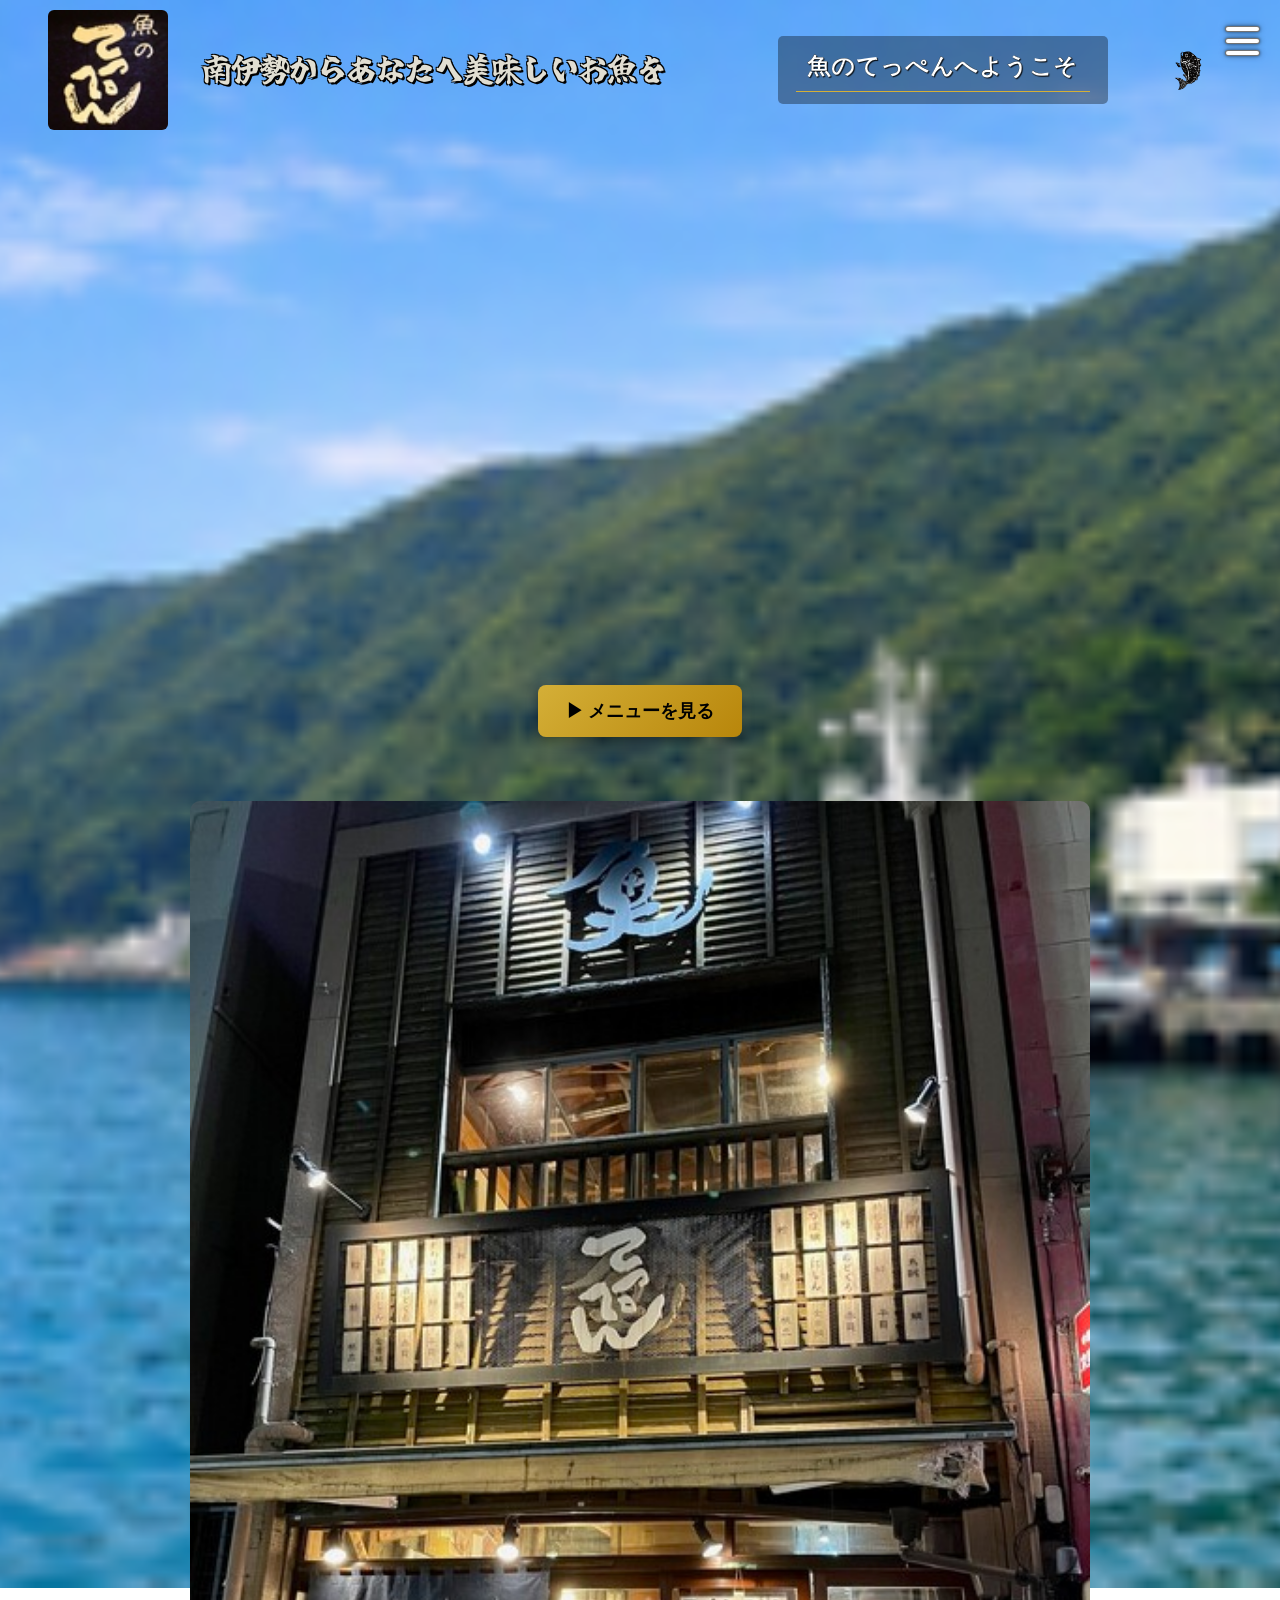
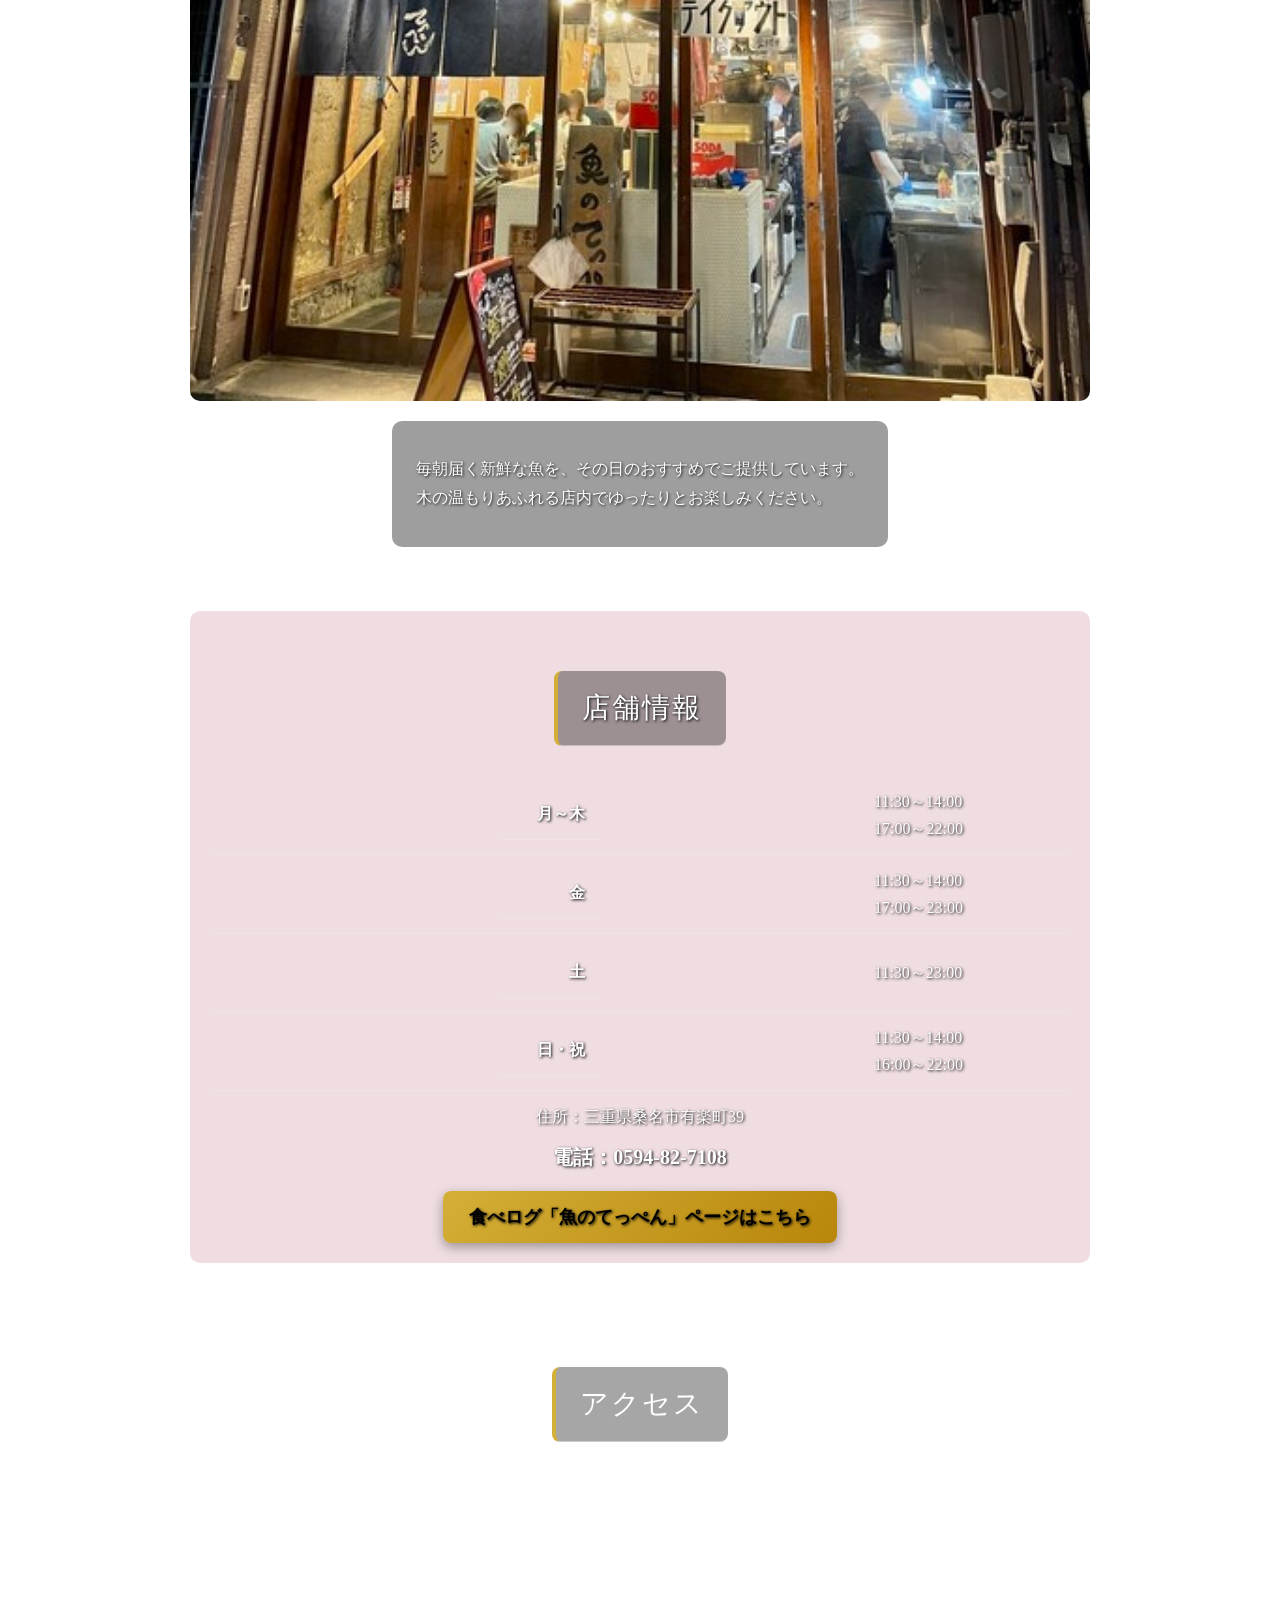
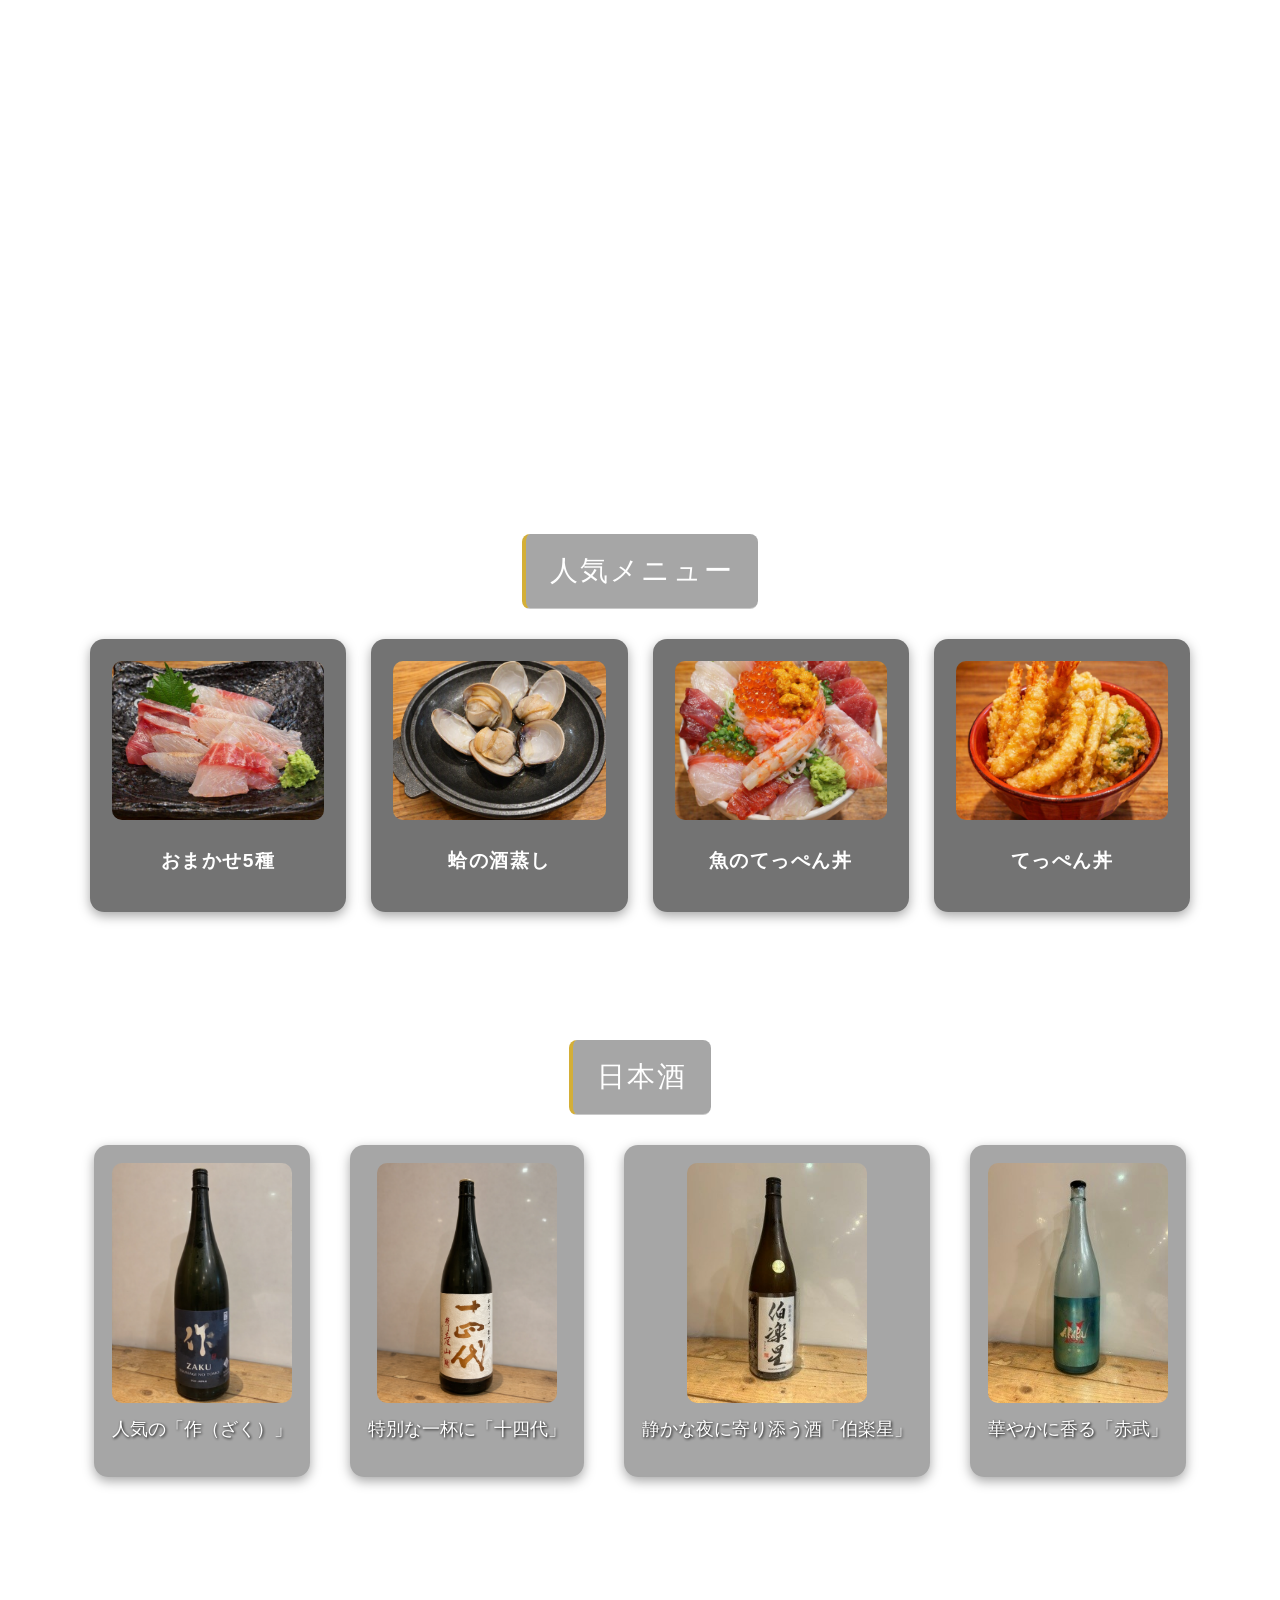
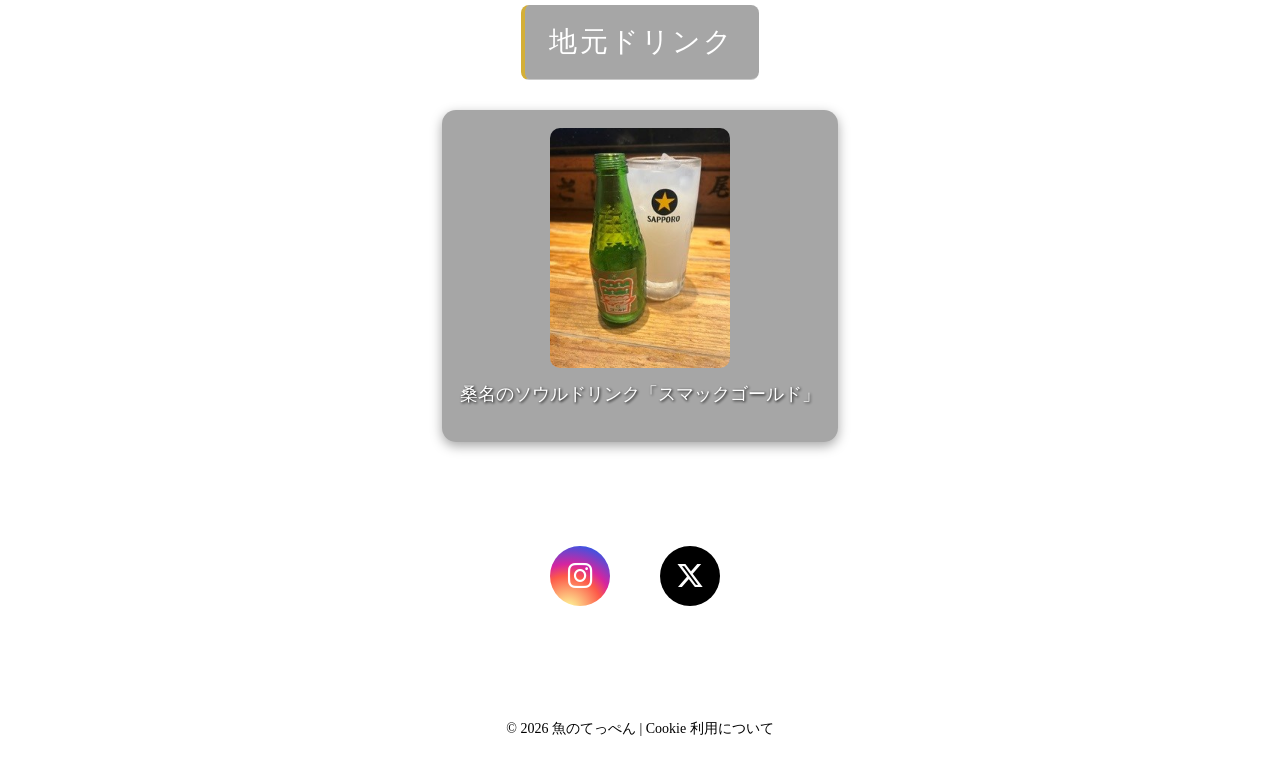
==== index.html @ b74a78d4 "index" ====
<!DOCTYPE html>
<html lang="ja">
<head>
    <meta charset="UTF-8">
    <meta name="viewport" content="width=device-width, initial-scale=1">
    <meta name="description" content="南伊勢の新鮮な魚を楽しめる『魚のてっぺん』。刺身・天ぷら・日本酒など、旬の味覚を木の温もりあふれる空間で。">
    <meta name="format-detection" content="telephone=no">

    <title>てっぺんへようこそ</title>

    <!-- 外部CSS -->
    <link rel="stylesheet" href="common.css?v=20">
    <link rel="stylesheet" href="home.css">
    <link rel="stylesheet" href="map.css">
    <!-- Font Awesome（Instagram・Twitter用） -->
    <link rel="stylesheet" href="https://cdnjs.cloudflare.com/ajax/libs/font-awesome/6.5.0/css/all.min.css">
</head>

<body>

    <div class="logo">
        <a href="index.html" class="logo-img-wrap">
            <img src="てっぺん金ロゴ.jpg" alt="ロゴ">
        </a>

        <span class="logo-text">南伊勢からあなたへ<br class="sp-br">美味しいお魚を</span>
        <div class="main-title-wrap">
        <h1 class="main-title">魚のてっぺんへようこそ</h1>
        </div>
        <div class="fish-wrap">
            <img src="鯛魚拓編集済.png" class="fish-icon" alt="魚アイコン">
        </div>
    </div>

    <!-- ハンバーガーだけ重ねるヘッダー -->
    <header class="site-header">
        <div class="hamburger" id="hamburger">
            <span></span>
            <span></span>
            <span></span>
        </div>

        <div id="overlay"></div>

        <nav class="nav" id="nav">
            <ul>
                <li><a href="index.html">ホーム</a></li>
                <li><a href="menu.html">メニュー</a></li>
                <li><a href="shop.html">店舗情報</a></li>
            </ul>
        </nav>
    </header>

    <!-- スライドショー -->
    <div class="slideshow-container">
        <div class="slide">
            <img src="てっぺん刺身おまかせ5種スライド用.png" alt="Slide 1">
        </div>
        <div class="slide">
            <img src="てっぺん店内中央テーブル席.png" alt="Slide 2">
        </div>
        <div class="slide">
            <img src="てっぺん調理場.png" alt="Slide 3">
        </div>
    </div>

    <div class="top-buttons">
        <a href="menu.html" class="btn-gold">▶ メニューを見る</a>
    </div>

    <section class="store-section">
        <img src="外観.jpg" alt="店舗外観" class="store-photo">

        <div class="store-concept">
        <p>
            毎朝届く新鮮な魚を、その日のおすすめでご提供しています。<br class="pc-br">
            木の温もりあふれる店内でゆったりとお楽しみください。
        </p>
        </div>
    </section>

    <section class="store-info">
        <h2 class="section-title">店舗情報</h2>
        <div class="hours-row">
            <span>月～木</span>
            <span>11:30～14:00<br>17:00～22:00</span>
        </div>

        <div class="hours-row">
            <span>金</span>
            <span>11:30～14:00<br>17:00～23:00</span>
        </div>

        <div class="hours-row single">
            <span>土</span>
            <span>11:30～23:00</span>
        </div>

        <div class="hours-row">
            <span>日・祝</span>
            <span>11:30～14:00<br>16:00～22:00</span>
        </div>

        <p>住所：三重県桑名市有楽町39</p>
        <p class="tel-block">
            電話：<a href="tel:0594-82-7108">0594-82-7108</a>
        </p>

        <a href="https://tabelog.com/mie/A2402/A240203/24007858/" target="_blank" rel="noopener noreferrer" class="tabelog-btn">
            食べログ「魚のてっぺん」ページはこちら
        </a>
    </section>

    <section class="access-section">
        <h2 class="section-title">アクセス</h2>

        <div class="map-wrap">
            <iframe src="https://www.google.com/maps/embed?pb=!1m18!1m12!1m3!1d3265.5737207814223!2d136.68388467557406!3d35.06739
            527279161!2m3!1f0!2f0!3f0!3m2!1i1024!2i768!4f13.1!3m3!1m2!1s0x60039a927434c833%3A0xfdcf0a91044ea59d!2z6a2a44Gu44Gm44Gj44G644KT!5e0!3m2!1sja!2sjp!4v1786248681460!5m2!1sja!2sjp" width="600" height="450" style="border:0;" allowfullscreen="" loading="lazy" referrerpolicy="strict-origin-when-cross-origin"></iframe>
        </div>
    </section>

    <section class="pickup-menu">
        <h2 class="section-title">人気メニュー</h2>

        <div class="pickup-container">

            <div class="pickup-item">
                <img src="てっぺん刺身五種盛り.png" alt="刺身5種盛り">
                <h3>おまかせ5種</h3>
            </div>

            <div class="pickup-item">
                <img src="てっぺん蛤の酒蒸し.png" alt="蛤酒蒸し">
                <h3>蛤の酒蒸し</h3>
            </div>

            <div class="pickup-item">
                <img src="てっぺん魚のてっぺん丼.png" alt="魚のてっぺん丼">
                <h3>魚のてっぺん丼</h3>
            </div>

            <div class="pickup-item">
                <img src="てっぺん丼.png" alt="てっぺん丼1-2">
                <h3>てっぺん丼</h3>

            </div>

        </div>
    </section>

    <section class="sake-section">
    <h2 class="section-title">日本酒</h2>

    <div class="drink-container">

        <div class="drink-item">
            <img src="作.png" alt="作">
            <p class="drink-catch">人気の「作（ざく）」</p>
        </div>

        <div class="drink-item">
            <img src="十四代.png" alt="十四代">
            <p class="drink-catch">特別な一杯に「十四代」</p>
        </div>

        <div class="drink-item">
            <img src="伯楽星.jpg" alt="伯楽星">
            <p class="drink-catch">静かな夜に寄り添う酒「伯楽星」</p>
        </div>

        <div class="drink-item">
            <img src="赤武.jpg" alt="赤武">
            <p class="drink-catch">華やかに香る「赤武」</p>
        </div>


    </div>
</section>

    <section class="local-drinks">
        <h2 class="section-title">地元ドリンク</h2>

        <div class="drink-container">

            <div class="drink-item">
                <img src="スマックサワー.jpg" alt="スマックサワー">
                <p class="drink-catch">桑名のソウルドリンク「スマックゴールド」</p>
            </div>

        </div>
    </section>

    <div class="sns-footer">
        <a href="https://www.instagram.com/teppensakana/" class="sns-btn instagram-btn" target="_blank" rel="noopener noreferrer">
            <i class="fab fa-instagram"></i>
        </a>

        
        <a href="https://x.com/teppensakana8" aria-label="X（旧Twitter）公式ページ" class="sns-btn x-icon" target="_blank" rel="noopener noreferrer">
            <i class="fa-brands fa-x-twitter"></i>
        </a>
    </div>

    <footer class="site-footer">
        <p>© 2026 魚のてっぺん | Cookie 利用について</p>
    </footer>

    <script src="javascript.js"></script>
</body>
</html>
---- common.css ----
@charset "utf-8";

/* ============================
   ① 変数（色・フォント・余白）
============================ */
:root {
  --color-bg: #ffffff;
  --color-main: #0a1a2f;   /* 深い紺 */
  --color-accent: #d4af37; /* 金 */
  --color-text: #333333;

  --font-main: "Noto Serif JP", serif;
  --font-sub: "Noto Sans JP", sans-serif;

  --space-s: 8px;
  --space-m: 16px;
  --space-l: 32px;
}

/* ============================
   ② フォント読み込み
============================ */
@font-face {
  font-family: '玉ねぎ楷書激無料版v7改';
  src: url('./fonts/玉ねぎ楷書激無料版v7改.woff2?v=3') format('woff2'),
       url('./fonts/玉ねぎ楷書激無料版v7改.woff?v=3') format('woff'),
       url('./fonts/玉ねぎ楷書激無料版v7改.ttf?v=3') format('truetype');
  font-display: block;
}

/* ============================
   ③ body（背景含む）※統合済み
============================ */
body {
  font-family: var(--font-main);
  color: var(--color-main);
  background-color: var(--color-bg);
  margin: 0;
  padding: 0;
  background-image: url("naraura_teppen_bg_sp.png");
  background-size: cover;
  background-repeat: no-repeat;
  background-position: center;
  height: 100vh;
  position: relative;
  background-attachment: fixed;
}

/*body の上に重ねる透明なレイヤー（もう1枚の背景）」を作るための仕組み*/
body::after {
  content: "";
  position: fixed;
  inset: 0;
  opacity: 0.6;
  background-image: none;
  background-repeat: no-repeat;
  background-size: cover;
  background-position: right;
  z-index: -1;
  background-color: rgba(255,255,255,0.4); /* ← これに変更！ */
  backdrop-filter: blur(2px);
}

/* ============================
   ④ レイアウト（container）
============================ */
.container {
  width: 90%;
  max-width: 1200px;
  margin: 0 auto;
}

/* ============================
   ⑤ 見出し（和モダン × 海鮮 × 上品）
============================ */
/* ▼ 全見出し共通：背景が濃くても読める影付きデザイン */
.section-title,
.page-title {
  font-family: "Noto Sans JP", sans-serif;
  font-weight: 300;
  font-size: 28px;
  color: #ffffff;
  text-align: center;
  background: rgba(0, 0, 0, 0.35);
  padding: 18px 24px;
  border-radius: 8px;
  border-bottom: 1px solid rgba(255, 255, 255, 0.4);
  margin: 40px auto 30px;
  width: fit-content;
  display: inline-block;   /* ← これが決定打 */
  margin-left: auto;
  margin-right: auto;
}

h1, h2, h3 {
  letter-spacing: 0.08em;
  margin: 32px 0 16px;
}

/* h1：ページの顔（上品な金ライン） */
h1 {
  font-family: var(--font-main);
  font-size: 2.2rem;
  color: #2A2A2A;
  text-align: center;
  border-bottom: 1px solid var(--color-accent);
  padding-bottom: 8px;
  margin: 40px 0 24px;
  letter-spacing: 0.08em;
}

/* h2：セクション見出し（左に金ライン） */
h2 {
  font-family: var(--font-sub);
  font-size: 1.6rem;
  color: #333;
  border-left: 4px solid var(--color-accent);
  padding-left: 12px;
  margin: 32px 0 16px;
  letter-spacing: 0.08em;
}

/* h3：小見出し（薄い下線） */
h3 {
  font-family: var(--font-sub);
  font-size: 1.2rem;
  color: #444;
  padding-bottom: 4px;
  margin: 24px 0 12px;
  letter-spacing: 0.08em;
}

/* ============================
   ⑥ ボタン（共通）
============================ */
.btn {
  display: inline-block;
  padding: 12px 24px;
  background: var(--color-main);
  color: #fff;
  text-decoration: none;
  border-radius: 4px;
  transition: 0.3s;
}

.btn:hover {
  background: var(--color-accent);
}

.menu-btn,
.cta-button {
    display: inline-flex;
    align-items: center;
    justify-content: center;
    padding: 14px 28px;
    border-radius: 8px;
    font-size: 1.2rem;
    font-weight: bold;
    color: #000;
    background: linear-gradient(135deg, #d4af37 0%, #b8860b 100%);
    text-decoration: none;
    box-shadow: 0 4px 10px rgba(0,0,0,0.3);
    transition: 0.2s ease;
}

.menu-btn:hover,
.cta-button:hover {
    background: linear-gradient(135deg, #e6c45d 0%, #c9971a 100%);
    transform: translateY(-2px);
}

/* ============================
   統一ボタン（全ページ共通）
============================ */
.btn-gold {
  display: inline-flex;
  align-items: center;
  justify-content: center;

  padding: 14px 28px;
  border-radius: 8px;

  font-size: 1.1rem;
  font-weight: bold;
  color: #000;

  background: linear-gradient(135deg, #d4af37 0%, #b8860b 100%);
  text-decoration: none;

  box-shadow: 0 4px 12px rgba(0,0,0,0.35);
  transition: 0.25s ease;
}

.btn-gold:hover {
  background: linear-gradient(135deg, #e6c45d 0%, #c9971a 100%);
  transform: translateY(-2px);
}

/* ============================
   ⑦ pickup / drink（共通カード）
============================ */
.pickup-item,
.drink-item {
    background: rgba(0, 0, 0, 0.35);
    border-radius: 14px;
    padding: 18px;
    backdrop-filter: blur(4px);
    box-shadow: 0 4px 12px rgba(0,0,0,0.35);
    text-align: center;
}

.pickup-item h3,
.pickup-item p,
.drink-item p {
    color: #fff;
}

/* ============================
   ⑧ ロゴ（共通パーツ）
============================ */
.logo {
    display: flex;
    align-items: center;
    justify-content: center;
    gap: 24px;
    padding: 25px 0;
    overflow: hidden;
    border-radius: 6px;
    text-decoration: none; /* ロゴリンクの下線を消す */
}

.logo a,
.logo a:visited {
  text-decoration: none;
  color: inherit;
}

.logo img {
    width: 100px;
    height: auto;
}

.logo-img-wrap {
    overflow: hidden;
    border-radius: 6px;
    display: inline-block;
}

.logo-img-wrap img {
    width: 140px;
    height: auto;
    display: block;
}

.logo-text {
    font-family: "玉ねぎ楷書激無料版v7改", serif;
    font-size: 2.2rem;
    color: #e1ded2;
    white-space: nowrap;
    text-shadow:
        2px 2px 0 #000,
        -1px 1px 0 #000,
        1px -1px 0 #000,
        -1px -1px 0 #000;
}

/*PCでは「南伊勢からあなたへ」と「美味しいお魚を」改行を消す*/
.sp-br {
    display: none;
}

.fish-icon {
    height: auto;
    width: 250px !important;
    object-fit: contain;
}

.fish-wrap {
    display: flex;
    align-items: center;
    flex-shrink: 0;
}

/* ============================
   ⑨ SNS フッター
============================ */
.sns-footer {
  width: 100%;
  display: flex;
  justify-content: center;
  gap: 40px;
  padding: 40px 0;
}

.instagram-btn {
  display: inline-flex;
  align-items: center;
  justify-content: center;
  width: 60px;
  height: 60px;
  border-radius: 50%;
  background: radial-gradient(circle at 30% 107%,
      #fdf497 0%, #fdf497 5%,
      #fd5949 45%, #d6249f 60%,
      #285AEB 90%);
  color: white;
  font-size: 28px;
  text-decoration: none;
  transition: transform 0.2s ease, box-shadow 0.2s ease;
}

.instagram-btn:hover {
  transform: scale(1.1);
  box-shadow: 0 4px 15px rgba(0,0,0,0.3);
}

.x-icon {
    font-size: 28px;
    color: #fff;
    background-color: #000;
    width: 60px;
    height: 60px;
    border-radius: 50%;
    display: flex;
    align-items: center;
    justify-content: center;
    text-decoration: none;
    margin: 0 10px;
}

.fa-twitter {
  font-size: 48px;
  color: #1DA1F2;
  transition: color 0.3s;
}

.fa-twitter:hover {
  color: #0d8ddb;
}

/* ============================
   ⑩ フッター（1つに統一）
============================ */
.site-footer {
  text-align: center;
  font-size: 14px;
  color: black;
  background: white;
  padding: 20px 0;
  margin-top: 40px;
}

/* ============================
   ⑪ ハンバーガーメニュー
============================ */

.hamburger {
  width: 35px;
  height: 28px;
  position: fixed;
  top: 20px;
  right: 20px;
  cursor: pointer;
  z-index: 1100;
}

.hamburger span {
  display: block;
  height: 4px;
  margin: 6px 0;
  background: white;
  border-radius: 2px;
  transition: 0.3s;
  background: #fff;
  border: 1px solid rgba(0,0,0,0.55); /* ← 線をさらに薄く */
  border-radius: 3px; /* ← 角の丸みを追加（絶妙） */
  box-shadow:
    0 0 3px rgba(0,0,0,0.45), /* ← ぼかしを広げる */
    0 0 6px rgba(0,0,0,0.35); /* ← 外側のぼかしを追加 */
}

#overlay {
  position: fixed;
  inset: 0;
  width: 100%;
  height: 100%;
  background: rgba(0,0,0,0.6);
  display: none;
  z-index: 99998;   /* ← nav より下にする */
}

#overlay.show {
  display: block;
}

.nav {
  position: fixed;
  top: 0;
  right: -250px;
  width: 220px;
  height: 100vh;              /* ← 画面の高さを必ず満たす */
  background: rgba(0,0,0,0.85);
  padding-top: 80px;
  transition: 0.3s;
  z-index: 999999;            /* ← 写真より前に出す */
  overflow-y: hidden;         /* ← 小窓化を防ぐ決定打 */
}

.nav ul {
  list-style: none;
  padding: 0;
  text-align: center;
}

.nav ul li {
  margin: 20px 0;
}

.nav ul li a {
  color: white;
  font-size: 20px;
  text-decoration: none;
}

.nav.show {
  right: 0;
}


/* ============================
   ⑫「トップへ戻る」ボタン
============================ */
.back-home {
  text-align: center;
  margin: 40px 0;
}

/* ============================
   ⑬ パーツ（画像・ボタンなど）
============================ */

/* 画像の基本設定（全デバイス共通） */
img {
  width: 100%;
  height: auto;
}

/* ボタンの基本設定（全デバイス共通） */
button, .btn {
  padding: 15px 20px;
  font-size: 16px;
}

/* ============================
   ⑭ セクション余白（全デバイス共通）
============================ */
section {
  padding: 60px 0;
}

/* ============================
   ⑮ スマホ最適化（768px以下）
============================ */
@media (max-width: 1024px) {

  body {
    background-image: url("naraura_teppen_bg_sp.png");
    background-attachment: scroll;
    background-size: contain;
    background-position: top center;
    background-repeat: no-repeat;
    min-height: 100vh;
  }

    /* 背景固定レイヤー */
  body::before {
    content: "";
    position: fixed;
    top: 0;
    left: 0;
    width: 100%;
    height: 100%;
    background-image: url("naraura_teppen_bg_sp.png");
    background-size: cover;        /* contain にすると途切れやすいので cover */
    background-position: center;
    background-repeat: no-repeat;
    z-index: -1;                   /* 背景として固定 */
    transform: translateZ(0);      /* スマホで固定を効かせる裏技 */
  }

  /* 本体は背景を持たない */
  body {
    background: transparent !important;
  }

  /* スライドショーの高さ確保 */
  .slideshow-container {
    height: 50vh;
  }
}

  body::after {
    opacity: 0;
    background-color: transparent;
    backdrop-filter: none;
  }

  /* スマホでもスライドショーの高さを確保 */
  .slideshow-container {
    height: 50vh;
}

  img {
    width: 100%;
    height: auto;
    object-fit: contain;
  }

  section {
    padding: 24px 0;
  }

  .logo img {
    width: 100px;
  }

  .logo-text {
    font-size: 2.2rem;
  }

  .fish-icon {
    width: 250px !important;
  }

  .store-photo,
  .shop-photo {
    width: 100%;
    height: auto;
    object-fit: contain;
  }

/* ============================
   ⑯ スマホ版ロゴ（全ページ共通）
============================ */
@media (max-width: 1024px) {

  .logo {
    flex-direction: column;
    align-items: center;
    gap: 10px;
    padding: 12px 0;
  }

  .logo-img-wrap img {
    width: 150px;
    height: auto;
  }

  .logo-text {
    font-size: 2.0rem;
    text-align: center;
    white-space: normal;
    line-height: 1.5;
    padding: 0 20px;
  }

  .sp-br {
    display: inline;
  }

  .fish-icon {
    width: 240px;
    height: auto;
    object-fit: contain;
  }
}

/* ▼ スクロールで隠れるヘッダー ▼ */
.site-header {
  position: fixed;
  top: 0;
  left: 0;
  width: 100%;
  z-index: 1200;
  transition: transform 0.3s ease;
}

/* 隠れた状態 */
.site-header.header-hidden {
  transform: translateY(-100%);
}

/* スマホだけ隠す（PCは固定のまま） */
@media (max-width: 768px) {
  .site-header {
    position: fixed;
  }

@media (max-width: 1024px) {
  html, body {
    height: auto;
    min-height: 100%;
    }
  }
}
---- home.css ----
/* ============================
   ⓪ 朝の奈良浦漁港（背景）
============================ */


/* ============================
   ① スライドショー（HOME専用）
============================ */
.slideshow-container {
  width: 100%;
  height: 55vh;
  position: relative;
  overflow: hidden;
  pointer-events: auto;
}

.slide {
  position: absolute;
  top: 0;
  left: 0;
  width: 100%;
  height: 100%;
  opacity: 0;
  animation: fade 15s infinite;
  text-align: center;
  pointer-events: auto;
}

.slide:nth-child(1) { animation-delay: 0s; }
.slide:nth-child(2) { animation-delay: 5s; }
.slide:nth-child(3) { animation-delay: 10s; }

@keyframes fade {
  0% { opacity: 0; }
  20% { opacity: 1; }
  33% { opacity: 1; }
  53% { opacity: 0; }
  100% { opacity: 0; }
}

.slide img {
  width: 100%;
  height: 100%;
  object-fit: cover;
}

/* ============================
   ② メニューボタン（HOME専用）
============================ */
.top-buttons {
  text-align: center;
  margin: 40px 0;
}

/* menu-btn は common.css にあるので差分のみ */
.top-buttons .menu-btn {
  padding: 16px 32px;
  font-size: 20px;
  letter-spacing: 2px;
}

/* ============================
   ③ 店舗外観セクション
============================ */
.store-section {
  display: flex;
  flex-direction: column;
  align-items: center;
  margin: 40px auto;
  max-width: 900px;
}

.store-photo {
  width: 100%;
  border-radius: 10px;
}

.store-concept {
    max-width: 520px;
    margin: 20px auto 0;
    padding: 18px 24px;
    background: rgba(0, 0, 0, 0.38);
    border-radius: 10px;
    color: #fff;
    text-shadow:
        1px 1px 3px rgba(0, 0, 0, 0.9);
    line-height: 1.8;
    box-sizing: border-box;
    backdrop-filter: blur(3px);
}

/* ============================
   ④ 店舗情報
============================ */

.main-title {
    color: #fff;
    -webkit-text-stroke: 0.2px #000;
    text-shadow: 1px 1px 1px rgba(0,0,0,0.85);
    font-size: 1.7rem;
    letter-spacing: 0.03em;
}

.main-title-wrap {
    background: rgba(0,0,0,0.35);
    padding: 4px 10px;
    border-radius: 4px;
    display: inline-block;
    margin-top: 10px;
}

/* 店舗情報 */
.store-info {
    text-align: center;
    max-width: 900px;
    width: calc(100% - 32px);
    margin: 40px auto;
    padding: 20px;
    box-sizing: border-box;
    /* SHOPページの基本情報と同じ膜 */
    background: rgba(149, 27, 55, 0.15);
    border-radius: 10px;
    color: white;
    text-shadow: 1px 1px 3px black;
}

a[href^="tel"] {
    color: inherit;
    text-decoration: none;
}

.tel-block {
    font-size: 20px;
    font-weight: bold;
    margin-top: 10px;
}

/* ============================
   ⑤  営業時間
============================ */
.business-hours {
    width: 100%;
    text-align: center;
}

.hours-row span:first-child {
    width: 70px;
    text-align: right;
    font-weight: bold;
    padding: 12px 16px;
    margin: 0 auto;
    border-bottom: 1px solid rgba(255,255,255,0.12);
}

.hours-row span:last-child {
    width: 180px;
    text-align: left;
}

.hours-row {
    display: flex;
    justify-content: center;
    align-items: flex-start;
    padding: 12px 16px;
    margin: 0 auto;
    border-bottom: 1px solid rgba(255,255,255,0.12);
    line-height: 1.7;
}

.hours-row:last-child {
    border-bottom: none;
}

.hours-row.single {
    align-items: center;   
}

.tabelog-btn {
    display: inline-block;
    padding: 14px 26px;
    font-size: 18px;
    font-weight: bold;
    color: #000;
    background: linear-gradient(135deg, #d4af37 0%, #b8860b 100%);
    border-radius: 8px;
    box-shadow: 0 4px 12px rgba(0,0,0,0.35);
    text-decoration: none;
    transition: 0.25s ease;
}


.tabelog-btn:hover {
    background: linear-gradient(135deg, #e6c45d 0%, #c9971a 100%);
    transform: translateY(-2px);
}

/* ============================
   ⑥ Googleマップ
============================ */
.map-wrap {
  text-align: center;
  margin: 40px 0;
}

.map-wrap iframe {
  width: 90%;
  max-width: 800px;
  border-radius: 10px;
}

.access-section {
  text-align: center;
}

/* ============================
   ⑦ 人気メニュー（HOME専用）
============================ */
.pickup-menu {
  text-align: center;
  margin: 40px auto;
}

.pickup-container {
  display: grid;
  grid-template-columns: repeat(auto-fit, minmax(180px, 1fr));
  gap: 25px;
  max-width: 900px;
  margin: auto;
}

.pickup-item {
  background: rgba(0, 0, 0, 0.55);
  border-radius: 14px;
  padding: 18px;
  text-align: center;
  backdrop-filter: blur(4px);
  box-shadow: 0 4px 12px rgba(0,0,0,0.35);
}

/* 画像サイズだけ HOME専用 */
.pickup-item img {
  width: 100%;
  border-radius: 10px;
  aspect-ratio: 4 / 5;
  object-fit: cover;
}

/* price は共通化推奨 */
.price {
  font-size: 20px;
  margin-top: 5px;
}

/* ============================
   ⑧ 日本酒（HOME専用）
============================ */
.sake-section {
  text-align: center;
  background-position: center;
}

/* 日本酒カードの画像サイズを統一 */
.drink-item img {
  width: 100%;
  height: 240px;   /* ← 好きな高さに揃える（240〜260が綺麗） */
  object-fit: cover;  /* ← これが決定打！ */
}

/* ============================
    ⑨ 地元ドリンク（HOME専用）
============================ */
.local-drinks {
  text-align: center;
  margin: 40px auto;
}

.drink-container {
  display: flex;
  justify-content: center;
  gap: 40px;
  flex-wrap: wrap;
}

.drink-item img {
  width: 180px;
  border-radius: 10px;
}

.drink-catch {
  margin-top: 10px;
  font-size: 18px;
  color: white;
  text-shadow: 1px 1px 3px black;
}

.slideshow-container,
.store-section,
.pickup-menu,
.local-drinks {
  background: transparent;
}

/* ============================
   ⑩ PC版（1024px以上）
============================ */
@media screen and (min-width: 1024px) {

  /* 人気メニューの横幅を広げる */
  .pickup-container {
    max-width: 1100px; 
  }

  .pickup-item {
    padding: 22px; 
    background: rgba(0, 0, 0, 0.55);
  }

  .pickup-item img {
    aspect-ratio: 4 / 3; 
  }

  .sake-card {
  background: rgba(0, 0, 0, 0.55);
}

/* =========================================================
   ⑪　HOME PC版レイアウト調整
   1025px以上：ロゴ・キャッチコピー・歓迎メッセージを整理
========================================================= */

    /* -----------------------------------------
       ⑩-(1)ロゴ全体
    ----------------------------------------- */
    .logo {
        display: grid;
        grid-template-columns: 140px minmax(0, 1fr) auto 110px;
        align-items: center;
        column-gap: 24px;

        width: 94%;
        max-width: 1600px;
        margin: 0 auto;

        padding: 10px 0 20px;
        box-sizing: border-box;

        overflow: visible;
    }


    /* -----------------------------------------
       ⑪-(2)左：ロゴ画像
    ----------------------------------------- */
    .logo-img-wrap {
        width: 120px;
        justify-self: center;
    }

    .logo-img-wrap img {
        width: 120px;
        height: auto;
        display: block;
    }

    /* -----------------------------------------
       ⑪-(3)中左：キャッチコピー
    ----------------------------------------- */
    .logo-text {
        font-size: clamp(1.7rem, 2.3vw, 2.3rem);
        line-height: 1.35;

        white-space: nowrap;
        text-align: left;

        margin: 0;
        padding: 0;
    }

    /* -----------------------------------------
       ⑪-(4)中右：「魚のてっぺんへようこそ」
    ----------------------------------------- */
    .main-title-wrap {
        display: block;

        margin: 0;
        padding: 14px 18px 12px;

        min-width: 330px;

        background: rgba(0, 0, 0, 0.35);
        border-radius: 5px;

        box-sizing: border-box;

        justify-self: center;
    }

    .main-title {
        margin: 0;

        font-size: clamp(1.45rem, 1.8vw, 1.8rem);
        line-height: 1.4;

        white-space: nowrap;
        text-align: center;

        color: #fff;
        -webkit-text-stroke: 0.2px #000;

        text-shadow:
            1px 1px 1px rgba(0,0,0,0.85);

        letter-spacing: 0.03em;

        padding-bottom: 8px;
        border-bottom: 1px solid #d4af37;
    }

    /* -----------------------------------------
       ⑪-(5)右：魚
    ----------------------------------------- */
    .fish-wrap {
        display: flex;
        align-items: center;
        justify-content: center;

        width: 110px;
        height: 110px;

        justify-self: center;
    }

    .fish-icon {
        width: 105px !important;
        height: auto;

        object-fit: contain;
    }
}

/* ============================
   ⑫ スマホ用（1024px以下）
============================ */
@media screen and (max-width: 1024px) {

    .slideshow-container {
        width: 100%;
        height: 55vh;
        overflow: hidden;
    }

    .slideshow-container img {
        width: 100%;
        height: 100%;
        object-fit: cover;
    }

    .slide {
        animation: fade 15s infinite;
    }

    .store-section,
    .store-info,
    .map-wrap,
    .pickup-menu,
    .local-drinks {
        margin: 60px auto;
    }

    .pickup-menu {
        margin: 60px auto;
        padding: 0;
    }

    .pickup-item {
        margin-bottom: 20px;
    }

    .pickup-item img {
        width: 100%;
        aspect-ratio: 4 / 3;
        object-fit: cover;
        border-radius: 10px;
    }

    .section-title,
    .page-title {
        margin: 0 0 24px;
    }

    .shop-link-area {
        margin: 20px 0 30px;
    }
}

/* ============================
   ⑬  店舗情報：スマホ用
============================ */
@media screen and (max-width: 768px) {

    .store-info {
        width: calc(100% - 28px);
        padding: 24px 14px 30px;
        background: rgba(149, 27, 55, 0.25);
        border-radius: 10px;
    }

}

/* ============================
    ⑭  スマホ版：店舗コンセプト
============================ */
@media screen and (max-width: 600px) {

    .store-concept {
        width: calc(100% - 28px);
        padding: 16px 12px;
        font-size: 16px;
        line-height: 1.8;
    }

    .store-concept p {
        margin: 0;
        text-align: center;
    }

    /* PC用の意図的な改行はスマホでは解除 */
    .pc-br {
        display: none;
    }

}

/* ============================
   ⑮ スマホ用 日本酒メニューを2×2グリッドに
============================ */
@media screen and (max-width: 768px) {

    .sake-section .drink-container {
        display: grid;
        grid-template-columns: repeat(2, 1fr);
        gap: 20px;
        padding: 10px 0;
    }

    .sake-section .drink-item {
        text-align: center;
    }

    .sake-section .drink-item img {
        width: 100%;
        height: 200px;
        object-fit: cover;
        border-radius: 10px;
    }

}
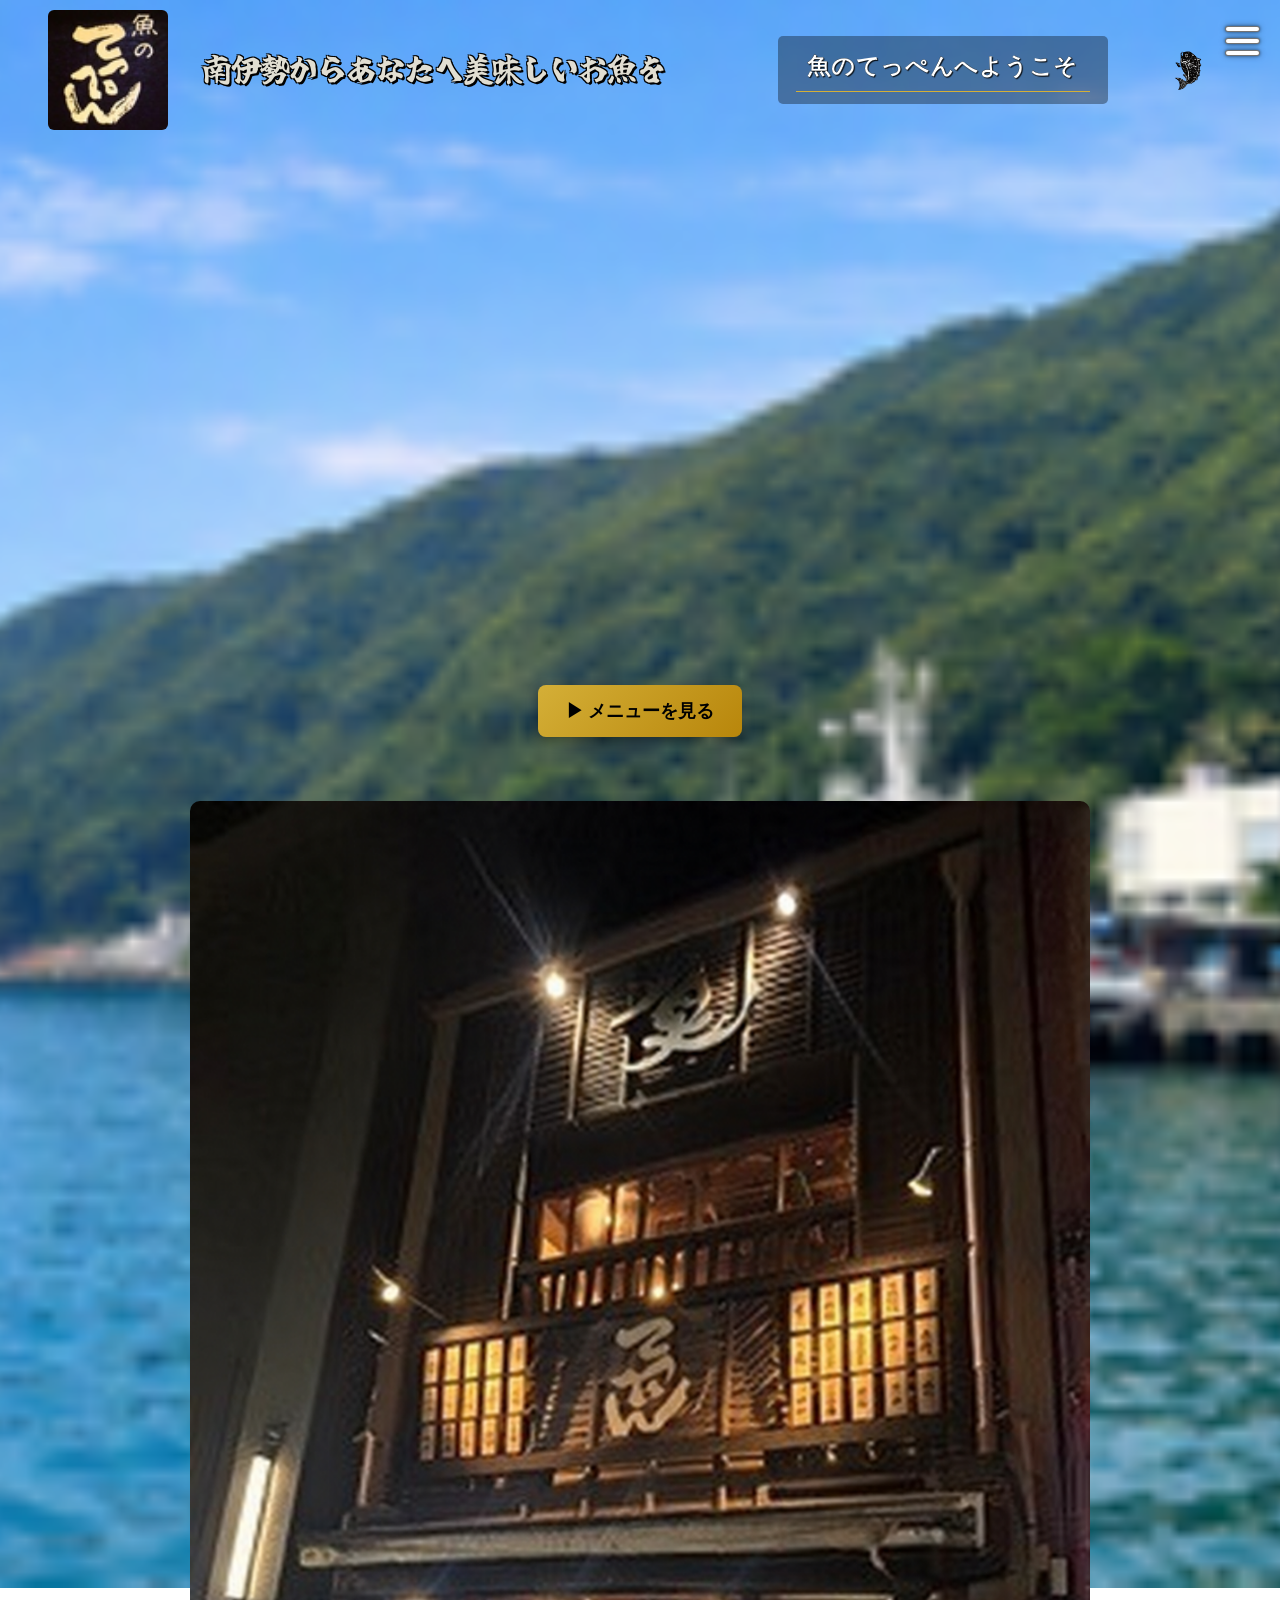
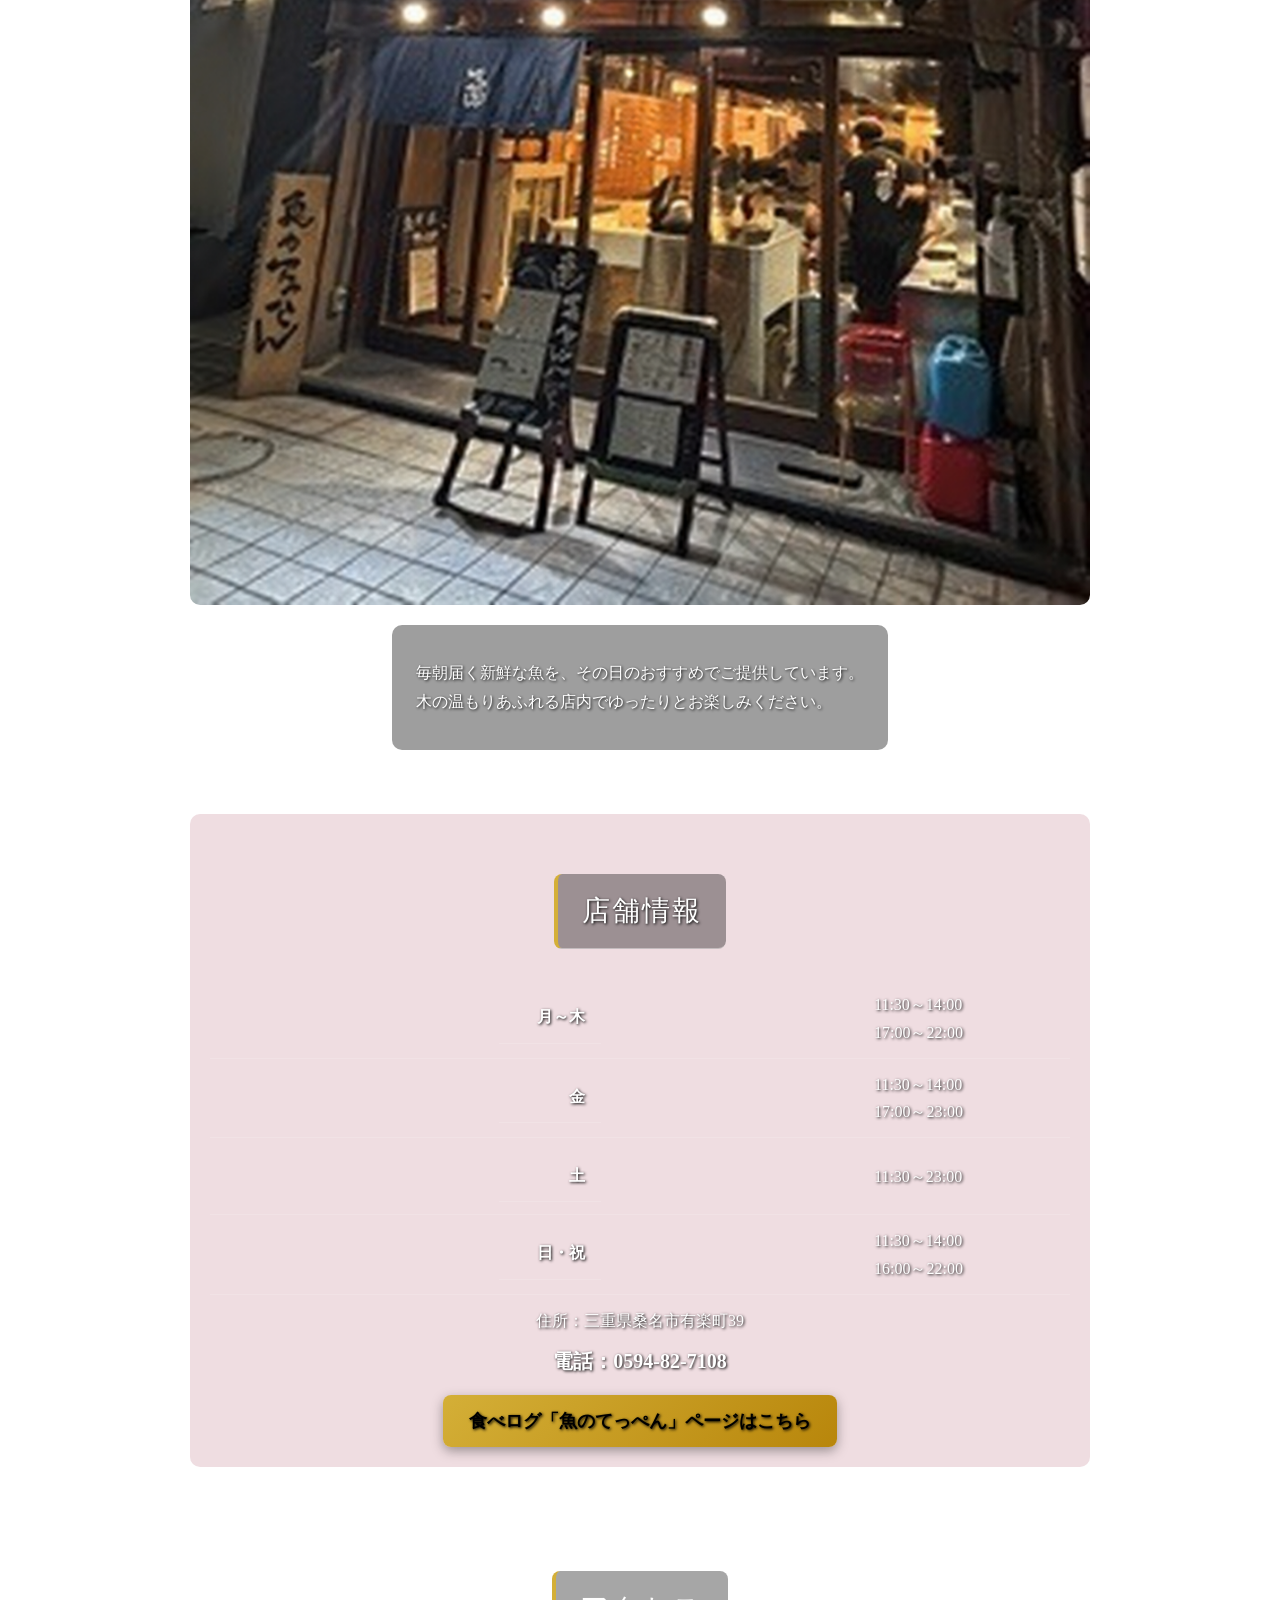
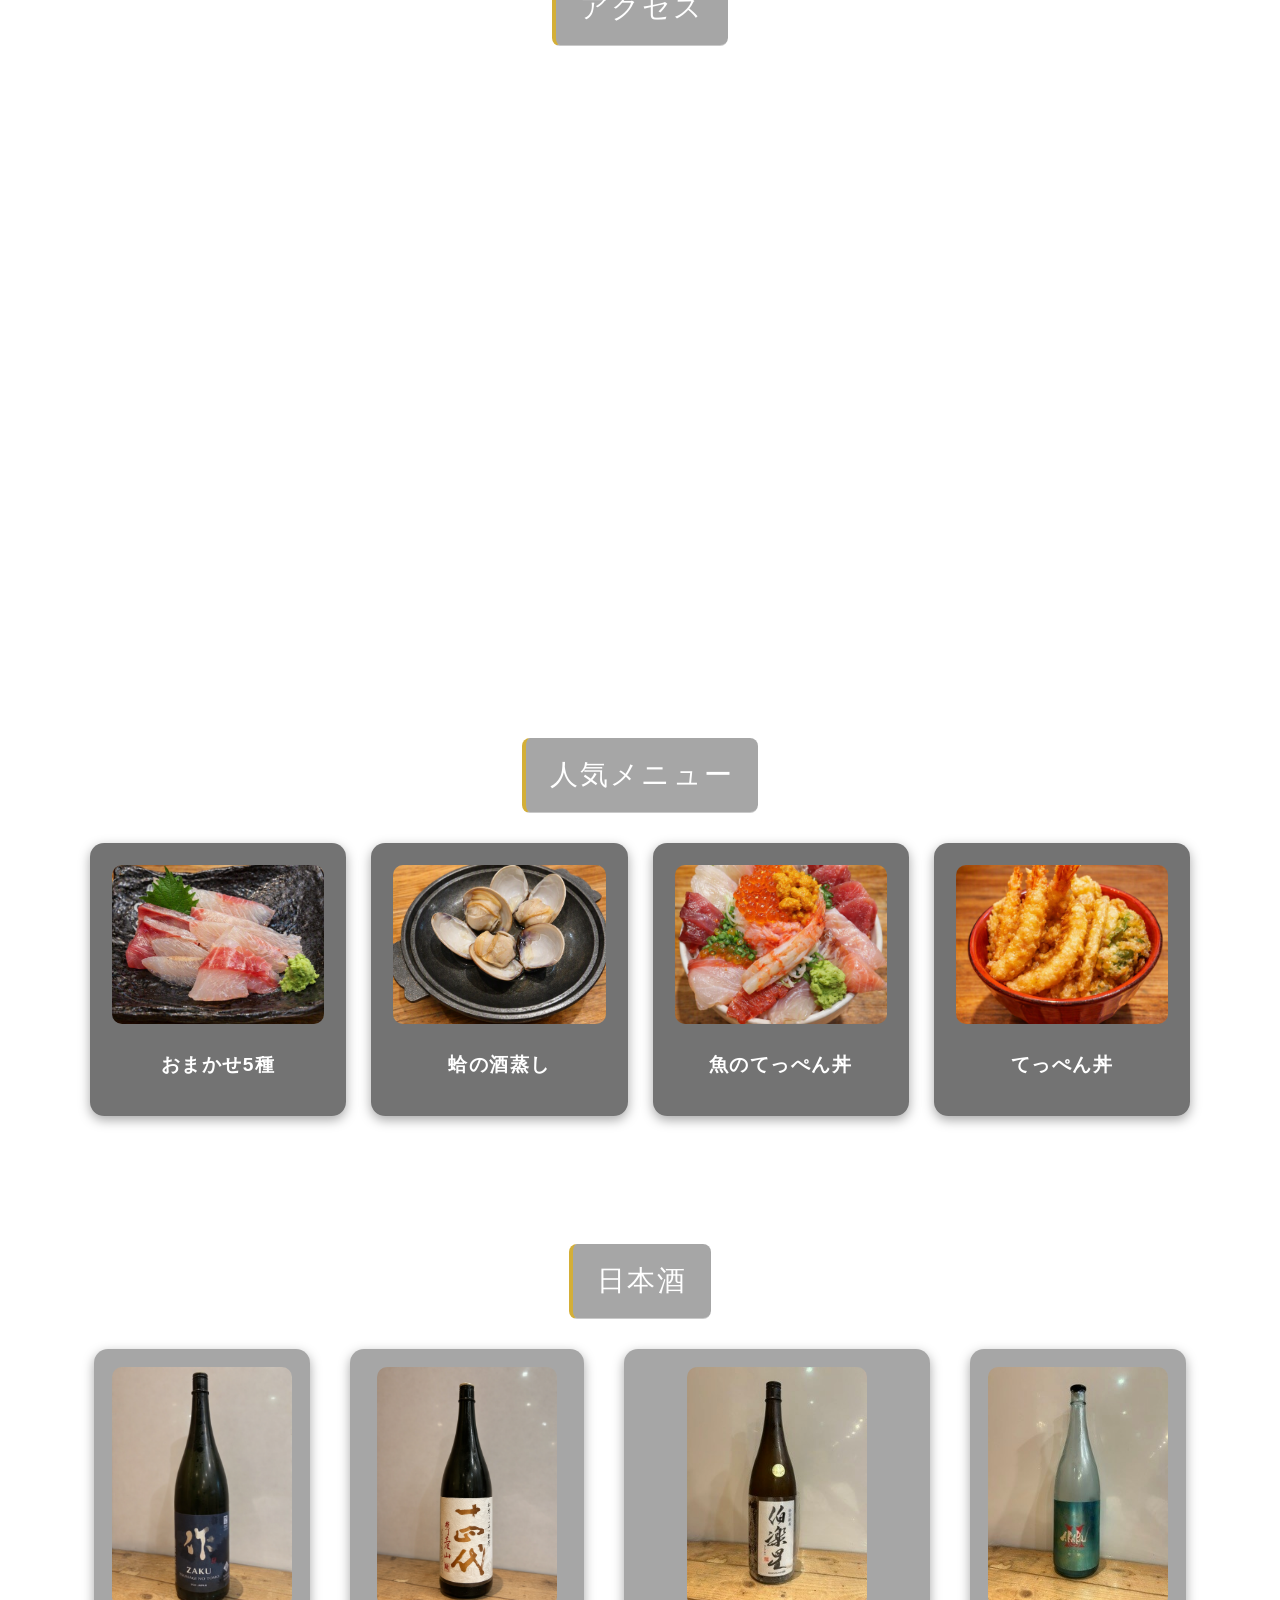
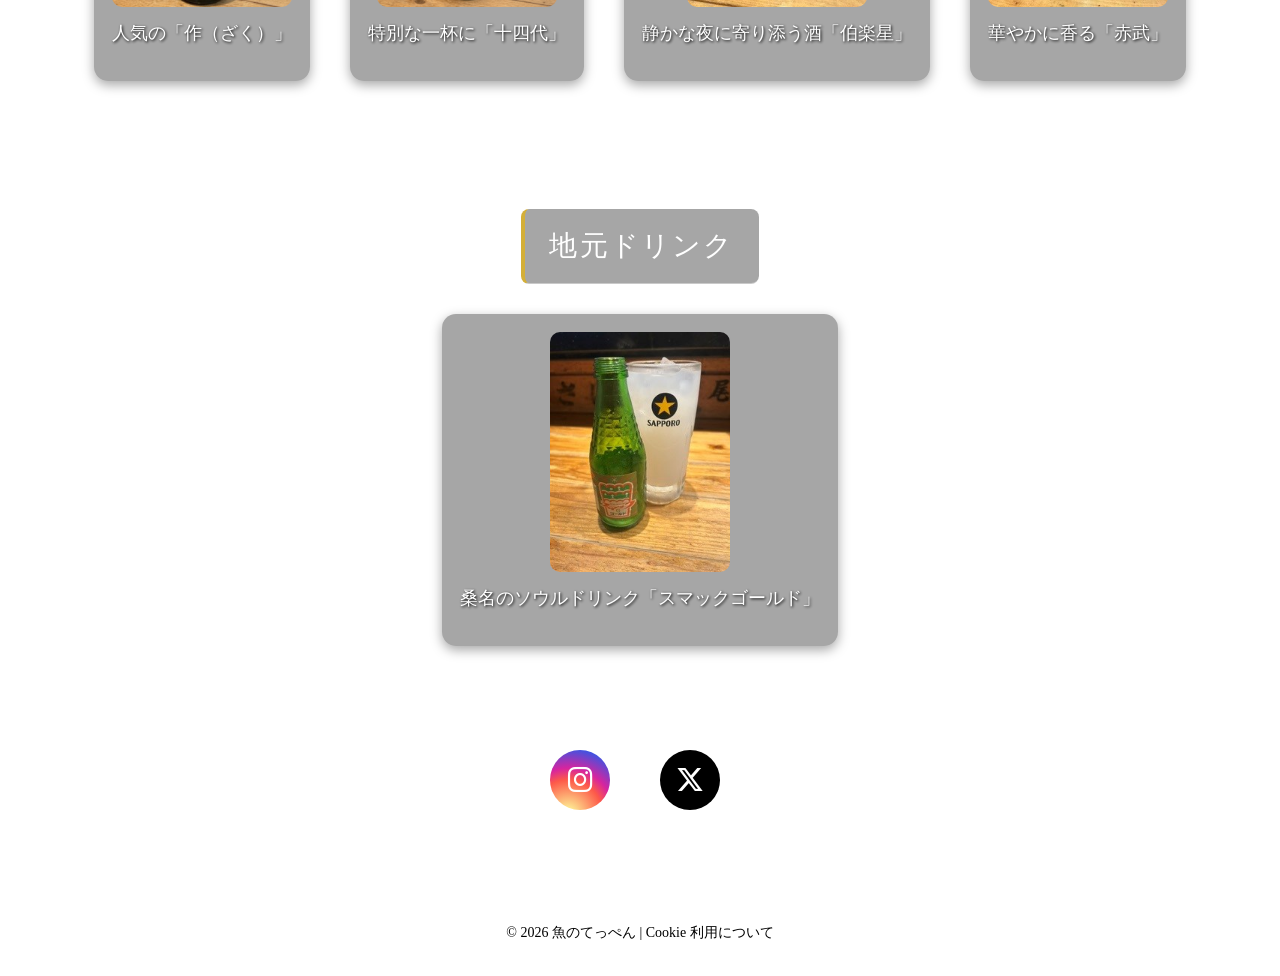
==== commit 6de7fdfd: "picture" ====
--- a/index.html
+++ b/index.html
@@ -1,6 +1,20 @@
 <!DOCTYPE html>
 <html lang="ja">
 <head>
+
+    <!-- Google tag (gtag.js) -->
+    <script async src="https://www.googletagmanager.com/gtag/js?id=G-25Q0QCR59C"></script>
+    <script>
+        window.dataLayer = window.dataLayer || [];
+
+        function gtag() {
+            dataLayer.push(arguments);
+        }
+
+        gtag('js', new Date());
+        gtag('config', 'G-25Q0QCR59C');
+    </script>
+
     <meta charset="UTF-8">
     <meta name="viewport" content="width=device-width, initial-scale=1">
     <meta name="description" content="南伊勢の新鮮な魚を楽しめる『魚のてっぺん』。刺身・天ぷら・日本酒など、旬の味覚を木の温もりあふれる空間で。">
@@ -57,7 +71,8 @@
             <img src="てっぺん刺身おまかせ5種スライド用.png" alt="Slide 1">
         </div>
         <div class="slide">
-            <img src="てっぺん店内中央テーブル席.png" alt="Slide 2">
+            <img src="てっぺん入口テーブル席.png" alt="Slide 2">
+
         </div>
         <div class="slide">
             <img src="てっぺん調理場.png" alt="Slide 3">
@@ -69,7 +84,7 @@
     </div>
 
     <section class="store-section">
-        <img src="外観.jpg" alt="店舗外観" class="store-photo">
+        <img src="てっぺん外観.png" alt="店舗外観" class="store-photo">
 
         <div class="store-concept">
         <p>
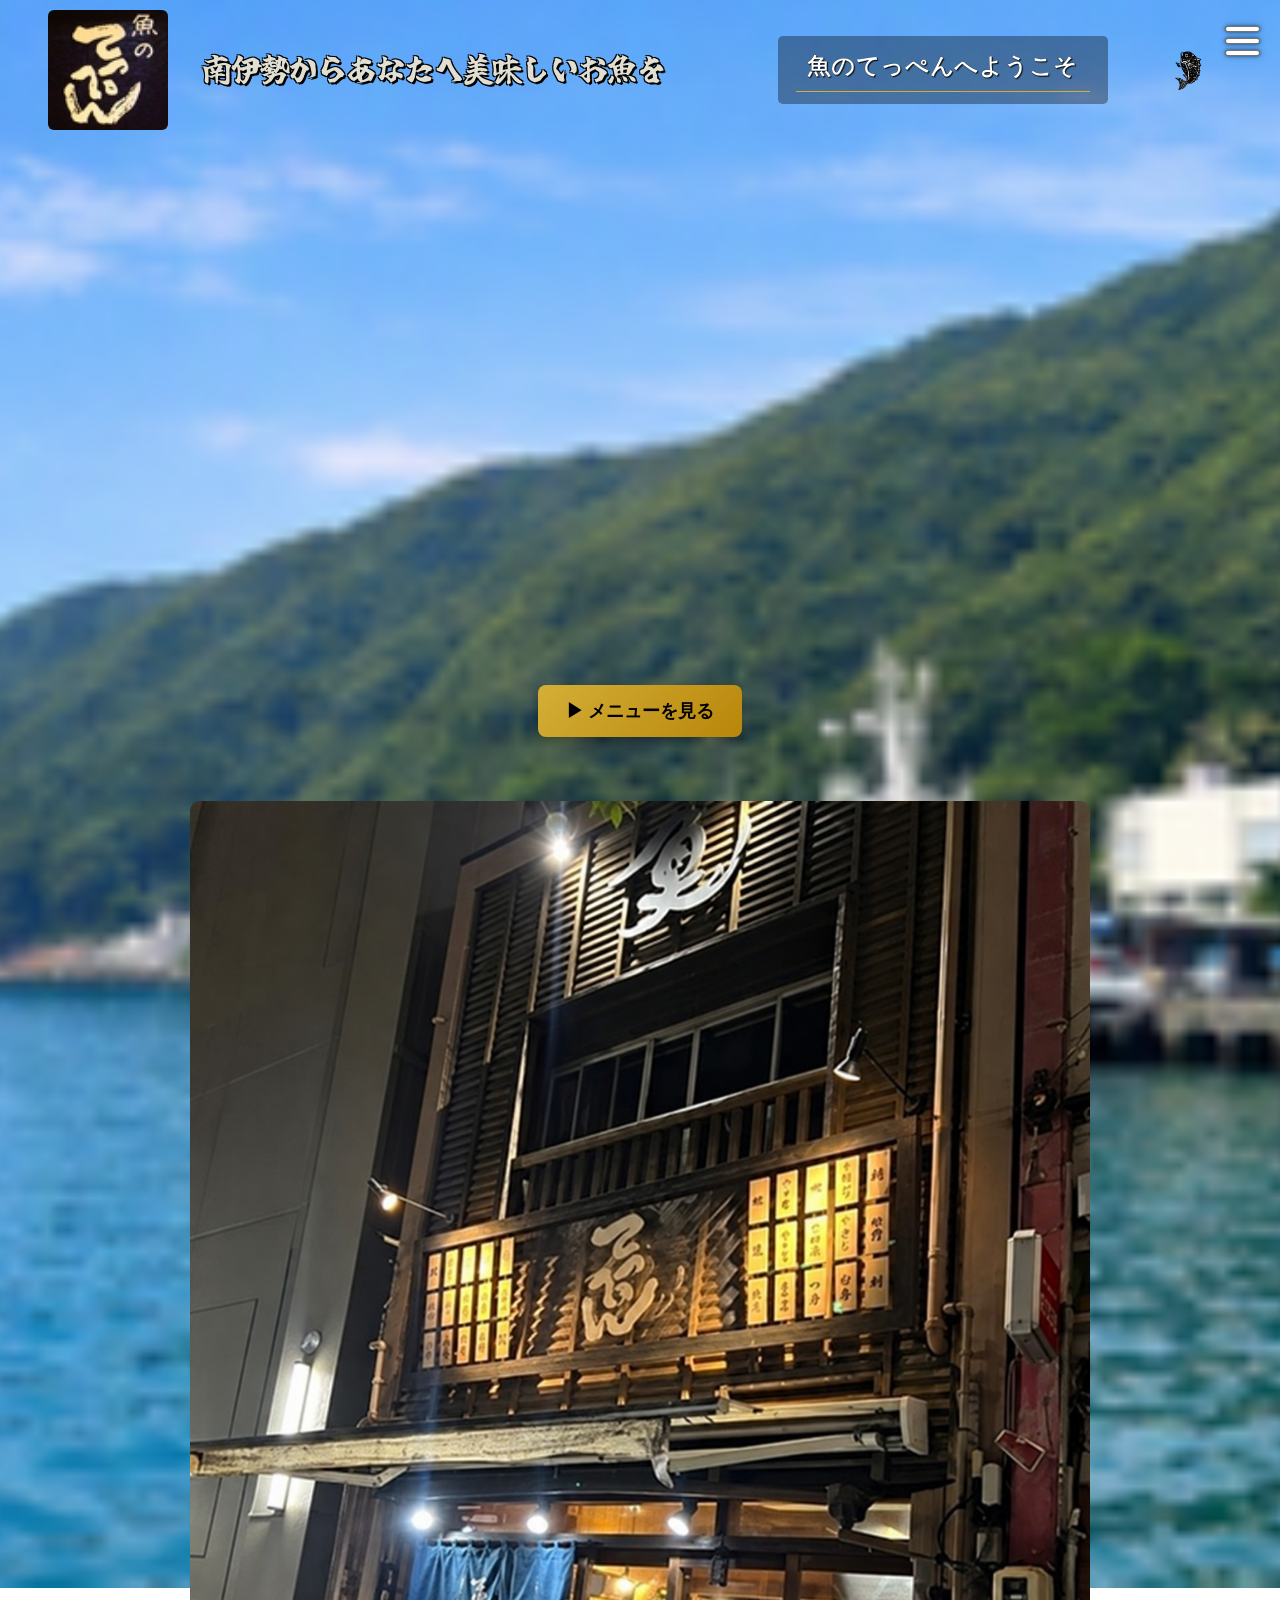
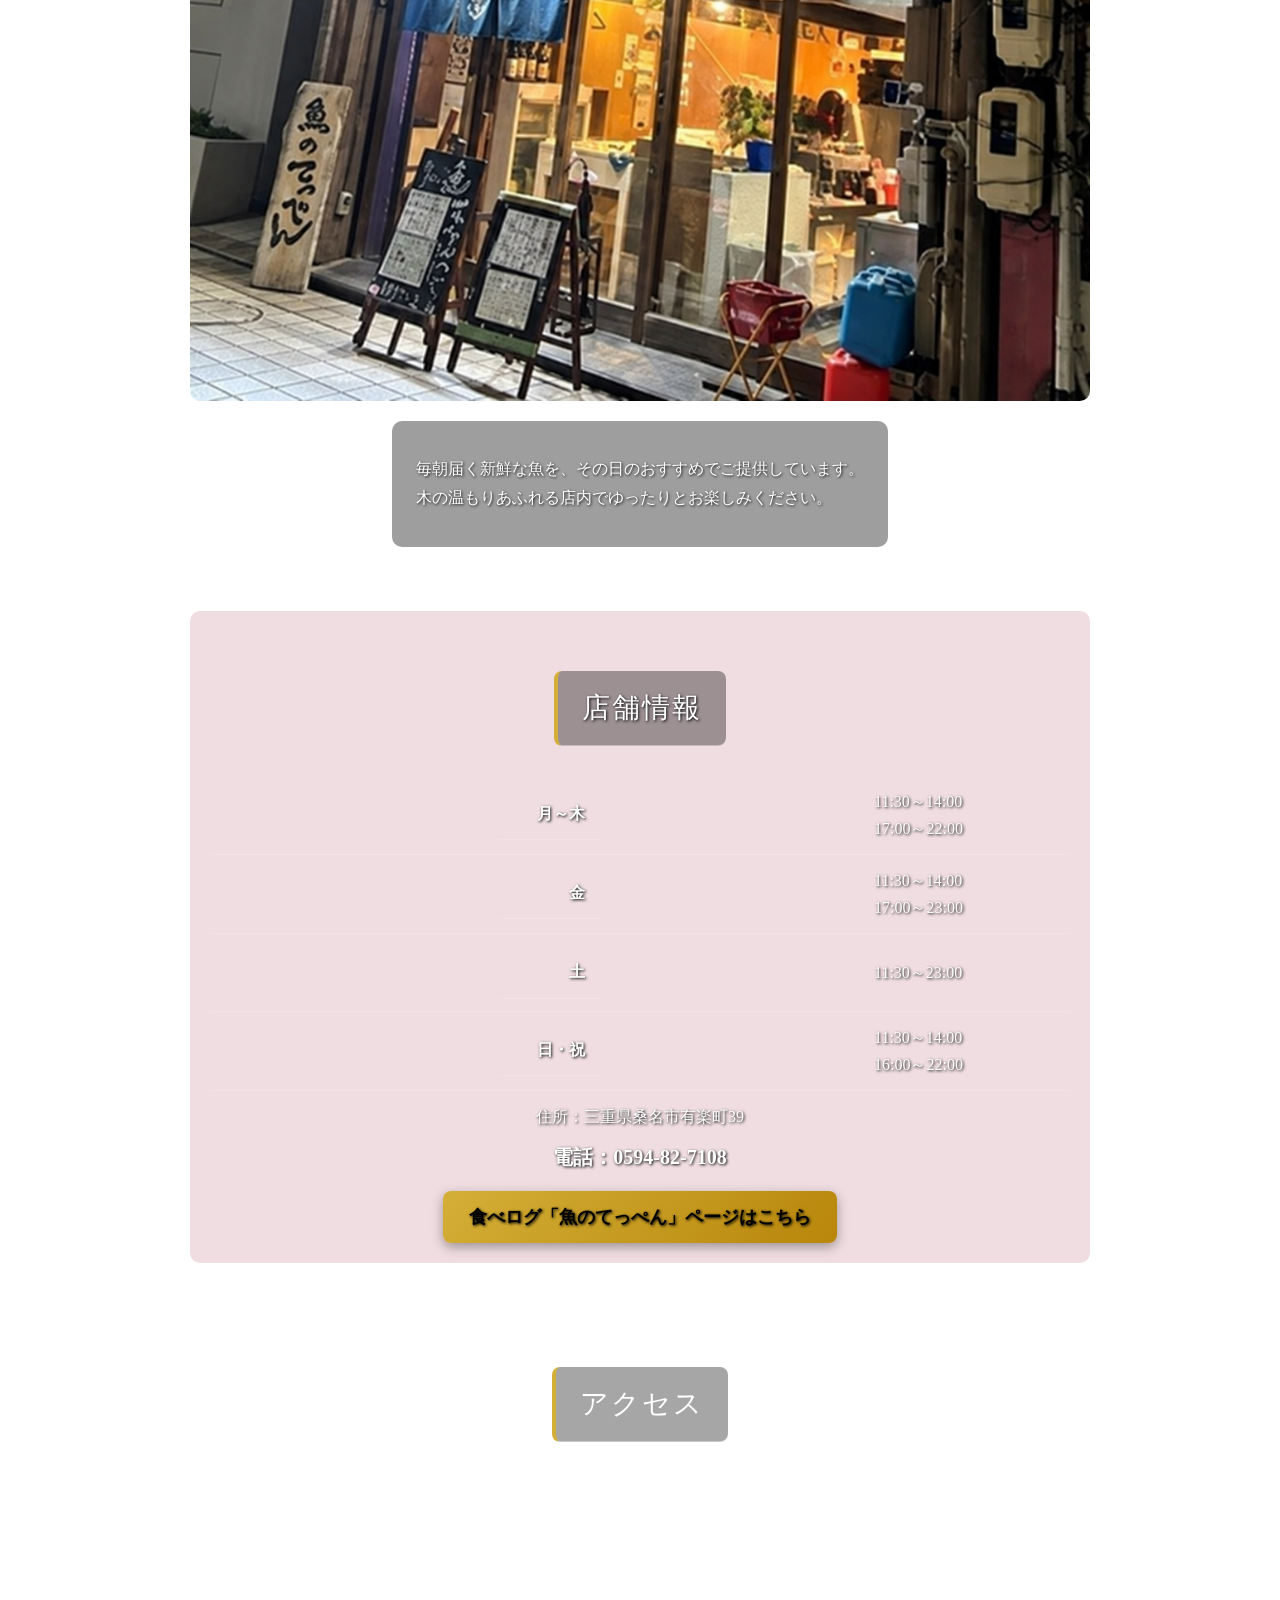
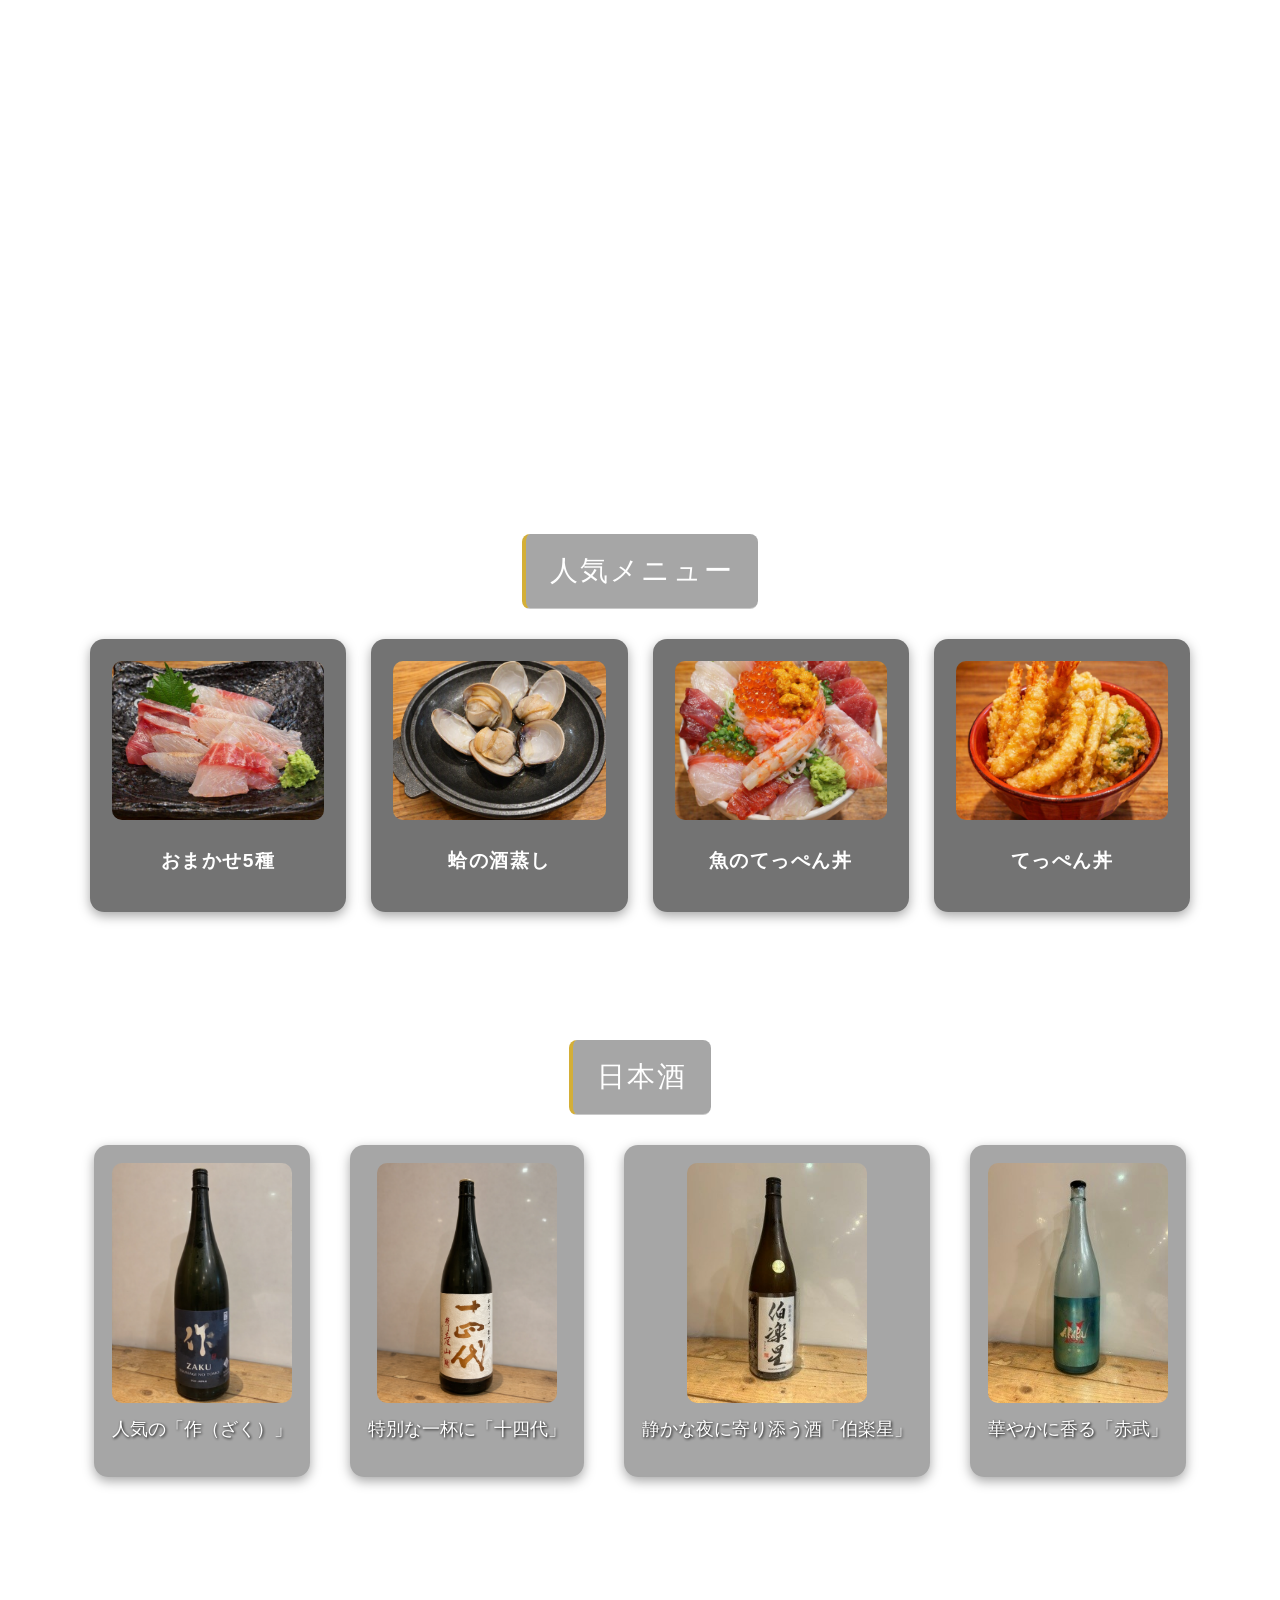
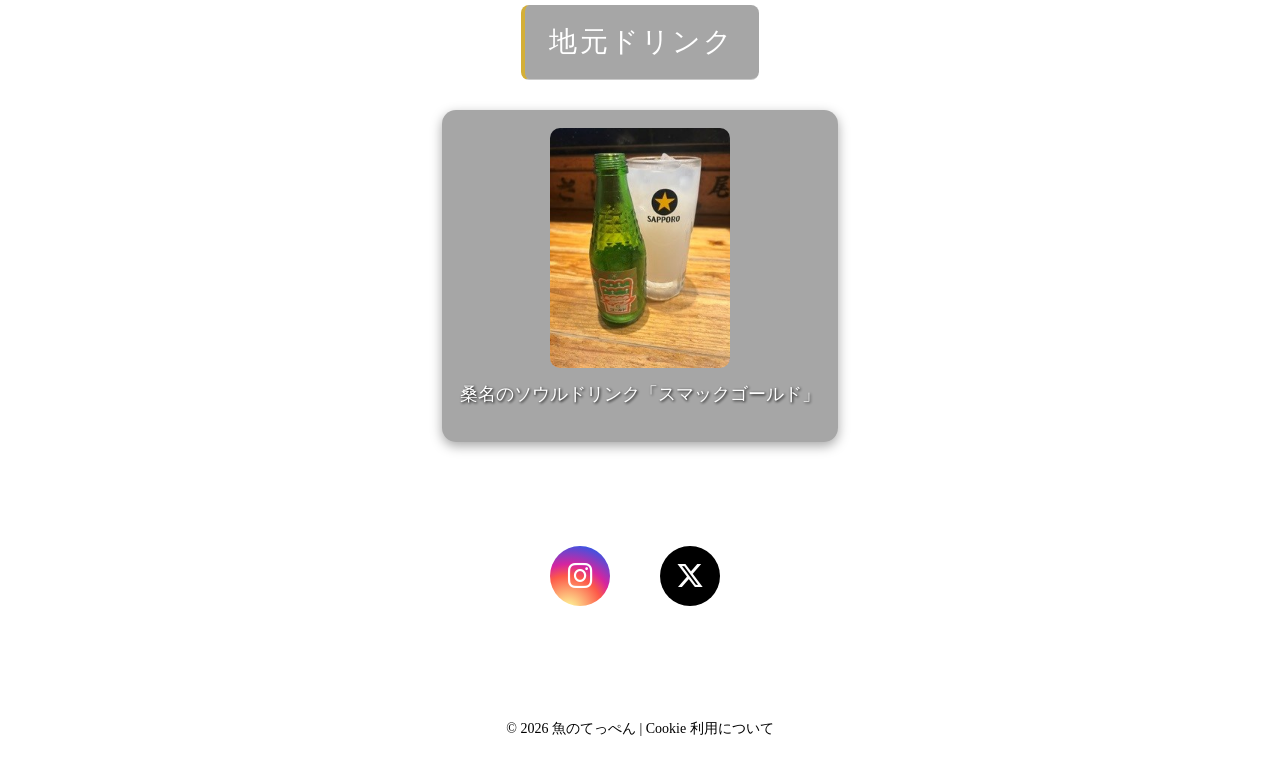
==== commit 4b58ae57: "gaikan" ====
--- a/index.html
+++ b/index.html
@@ -84,7 +84,7 @@
     </div>
 
     <section class="store-section">
-        <img src="てっぺん外観.png" alt="店舗外観" class="store-photo">
+        <img src="てっぺん入口外観生成.png" alt="店舗外観" class="store-photo">
 
         <div class="store-concept">
         <p>
